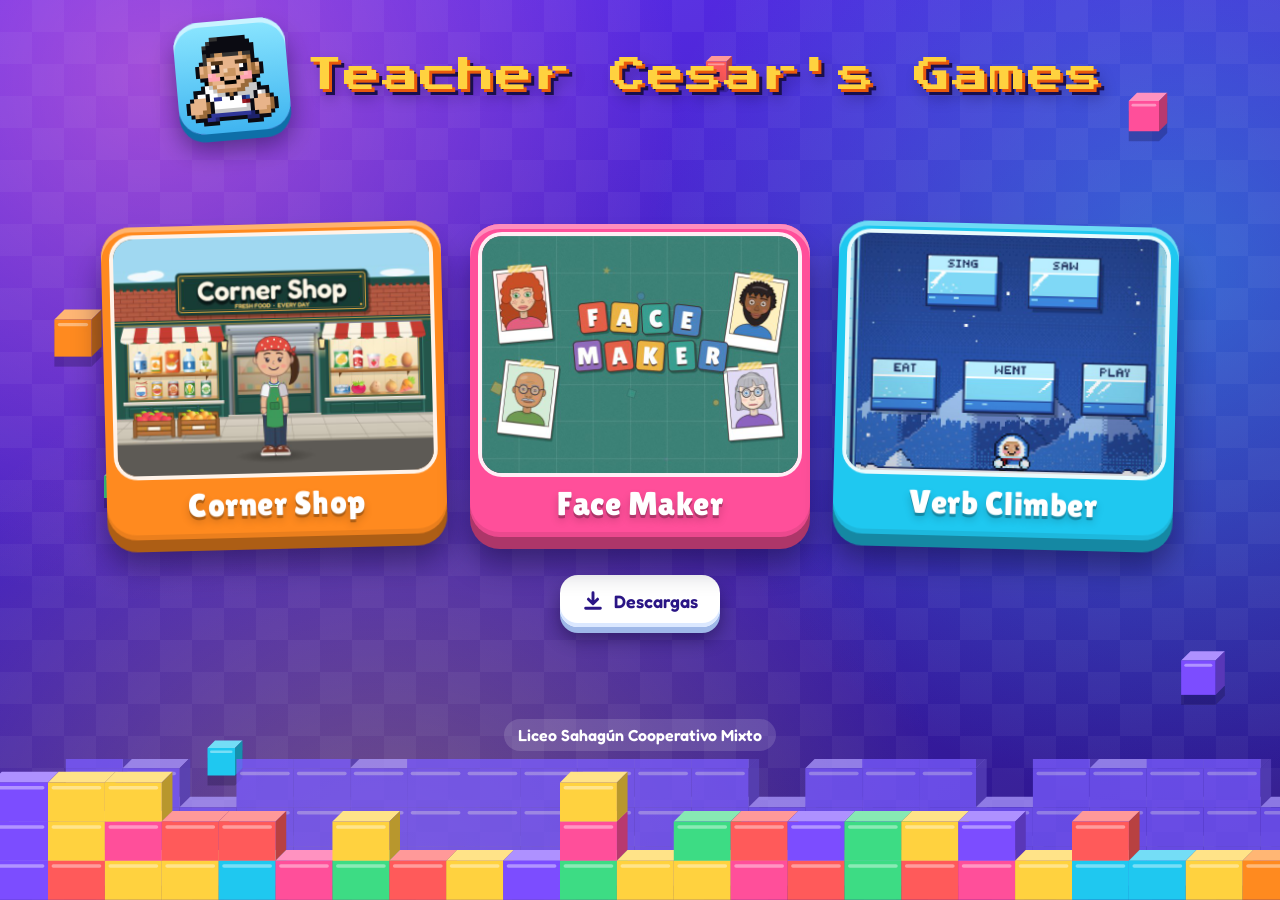
==== index.html @ f09c198c "Portal Teacher Cesar's Games" ====
<!doctype html>
<html lang="es">
<head>
<meta charset="utf-8">
<meta name="viewport" content="width=device-width, initial-scale=1, viewport-fit=cover">
<title>Teacher Cesar's Games</title>
<meta name="description" content="¡Juega y aprende inglés!">
<meta name="theme-color" content="#3b1fb8">
<link rel="manifest" href="manifest.webmanifest">
<link rel="icon" type="image/png" sizes="48x48" href="iconos/favicon-48.png">
<link rel="icon" type="image/svg+xml" href="icono.svg">
<link rel="apple-touch-icon" href="iconos/apple-touch-icon.png">
<meta name="apple-mobile-web-app-title" content="Cesar's Games">
<link rel="preload" href="fuentes/press-start-2p-latin-400-normal.woff2" as="font" type="font/woff2" crossorigin>
<link rel="preload" href="fuentes/lilita-one-latin-400-normal.woff2" as="font" type="font/woff2" crossorigin>
<link rel="stylesheet" href="estilos.css">
</head>
<body>
<div class="mundo" aria-hidden="true">
  <svg class="cubo" viewBox="0 0 64 64" style="left:4%;top:34%;--w:54px;--d:3s;--r:-0s"><path d="M4 16l12 -12h44l-12 12z" fill="#ffb674"/><path d="M48 16l12 -12v44l-12 12z" fill="#b86316"/><rect x="4" y="16" width="44" height="44" fill="#ff8a1f"/><path d="M10 22h32" stroke="#fff" stroke-opacity=".4" stroke-width="4" stroke-linecap="round"/></svg>
  <svg class="cubo" viewBox="0 0 64 64" style="left:88%;top:10%;--w:44px;--d:4s;--r:-0.7s"><path d="M4 16l12 -12h44l-12 12z" fill="#ff92c0"/><path d="M48 16l12 -12v44l-12 12z" fill="#b8396f"/><rect x="4" y="16" width="44" height="44" fill="#ff4f9a"/><path d="M10 22h32" stroke="#fff" stroke-opacity=".4" stroke-width="4" stroke-linecap="round"/></svg>
  <svg class="cubo" viewBox="0 0 64 64" style="left:80%;top:46%;--w:36px;--d:5s;--r:-1.4s"><path d="M4 16l12 -12h44l-12 12z" fill="#ffe388"/><path d="M48 16l12 -12v44l-12 12z" fill="#b8972d"/><rect x="4" y="16" width="44" height="44" fill="#ffd23f"/><path d="M10 22h32" stroke="#fff" stroke-opacity=".4" stroke-width="4" stroke-linecap="round"/></svg>
  <svg class="cubo" viewBox="0 0 64 64" style="left:8%;top:52%;--w:32px;--d:3s;--r:-2.0999999999999996s"><path d="M4 16l12 -12h44l-12 12z" fill="#87e9b3"/><path d="M48 16l12 -12v44l-12 12z" fill="#2c9e5f"/><rect x="4" y="16" width="44" height="44" fill="#3ddc84"/><path d="M10 22h32" stroke="#fff" stroke-opacity=".4" stroke-width="4" stroke-linecap="round"/></svg>
  <svg class="cubo" viewBox="0 0 64 64" style="left:92%;top:72%;--w:50px;--d:4s;--r:-2.8s"><path d="M4 16l12 -12h44l-12 12z" fill="#ae91ff"/><path d="M48 16l12 -12v44l-12 12z" fill="#5937b8"/><rect x="4" y="16" width="44" height="44" fill="#7c4dff"/><path d="M10 22h32" stroke="#fff" stroke-opacity=".4" stroke-width="4" stroke-linecap="round"/></svg>
  <svg class="cubo" viewBox="0 0 64 64" style="left:16%;top:82%;--w:40px;--d:5s;--r:-3.5s"><path d="M4 16l12 -12h44l-12 12z" fill="#74ddf6"/><path d="M48 16l12 -12v44l-12 12z" fill="#1690ad"/><rect x="4" y="16" width="44" height="44" fill="#1fc8f0"/><path d="M10 22h32" stroke="#fff" stroke-opacity=".4" stroke-width="4" stroke-linecap="round"/></svg>
  <svg class="cubo" viewBox="0 0 64 64" style="left:55%;top:6%;--w:30px;--d:3s;--r:-4.199999999999999s"><path d="M4 16l12 -12h44l-12 12z" fill="#ff9999"/><path d="M48 16l12 -12v44l-12 12z" fill="#b84141"/><rect x="4" y="16" width="44" height="44" fill="#ff5a5a"/><path d="M10 22h32" stroke="#fff" stroke-opacity=".4" stroke-width="4" stroke-linecap="round"/></svg>
  <div class="suelo"><svg viewBox="0 0 1440 236" preserveAspectRatio="xMidYMax slice"><g opacity=".75"><path d="M10 176l12 -12h64l-12 12z" fill="#ad9aff"/><path d="M74 176l12 -12v44l-12 12z" fill="#5842b8"/><rect x="10" y="176" width="64" height="44" fill="#7a5cff"/><path d="M16 182h52" stroke="#fff" stroke-opacity=".4" stroke-width="4" stroke-linecap="round"/><path d="M10 132l12 -12h64l-12 12z" fill="#ad9aff"/><path d="M74 132l12 -12v44l-12 12z" fill="#5842b8"/><rect x="10" y="132" width="64" height="44" fill="#7a5cff"/><path d="M16 138h52" stroke="#fff" stroke-opacity=".4" stroke-width="4" stroke-linecap="round"/><path d="M74 176l12 -12h64l-12 12z" fill="#ad9aff"/><path d="M138 176l12 -12v44l-12 12z" fill="#5842b8"/><rect x="74" y="176" width="64" height="44" fill="#7a5cff"/><path d="M80 182h52" stroke="#fff" stroke-opacity=".4" stroke-width="4" stroke-linecap="round"/><path d="M74 132l12 -12h64l-12 12z" fill="#ad9aff"/><path d="M138 132l12 -12v44l-12 12z" fill="#5842b8"/><rect x="74" y="132" width="64" height="44" fill="#7a5cff"/><path d="M80 138h52" stroke="#fff" stroke-opacity=".4" stroke-width="4" stroke-linecap="round"/><path d="M74 88l12 -12h64l-12 12z" fill="#ad9aff"/><path d="M138 88l12 -12v44l-12 12z" fill="#5842b8"/><rect x="74" y="88" width="64" height="44" fill="#7a5cff"/><path d="M80 94h52" stroke="#fff" stroke-opacity=".4" stroke-width="4" stroke-linecap="round"/><path d="M74 44l12 -12h64l-12 12z" fill="#ad9aff"/><path d="M138 44l12 -12v44l-12 12z" fill="#5842b8"/><rect x="74" y="44" width="64" height="44" fill="#7a5cff"/><path d="M80 50h52" stroke="#fff" stroke-opacity=".4" stroke-width="4" stroke-linecap="round"/><path d="M74 0l12 -12h64l-12 12z" fill="#ad9aff"/><path d="M138 0l12 -12v44l-12 12z" fill="#5842b8"/><rect x="74" y="0" width="64" height="44" fill="#7a5cff"/><path d="M80 6h52" stroke="#fff" stroke-opacity=".4" stroke-width="4" stroke-linecap="round"/><path d="M138 176l12 -12h64l-12 12z" fill="#ad9aff"/><path d="M202 176l12 -12v44l-12 12z" fill="#5842b8"/><rect x="138" y="176" width="64" height="44" fill="#7a5cff"/><path d="M144 182h52" stroke="#fff" stroke-opacity=".4" stroke-width="4" stroke-linecap="round"/><path d="M138 132l12 -12h64l-12 12z" fill="#ad9aff"/><path d="M202 132l12 -12v44l-12 12z" fill="#5842b8"/><rect x="138" y="132" width="64" height="44" fill="#7a5cff"/><path d="M144 138h52" stroke="#fff" stroke-opacity=".4" stroke-width="4" stroke-linecap="round"/><path d="M138 88l12 -12h64l-12 12z" fill="#ad9aff"/><path d="M202 88l12 -12v44l-12 12z" fill="#5842b8"/><rect x="138" y="88" width="64" height="44" fill="#7a5cff"/><path d="M144 94h52" stroke="#fff" stroke-opacity=".4" stroke-width="4" stroke-linecap="round"/><path d="M202 176l12 -12h64l-12 12z" fill="#ad9aff"/><path d="M266 176l12 -12v44l-12 12z" fill="#5842b8"/><rect x="202" y="176" width="64" height="44" fill="#7a5cff"/><path d="M208 182h52" stroke="#fff" stroke-opacity=".4" stroke-width="4" stroke-linecap="round"/><path d="M202 132l12 -12h64l-12 12z" fill="#ad9aff"/><path d="M266 132l12 -12v44l-12 12z" fill="#5842b8"/><rect x="202" y="132" width="64" height="44" fill="#7a5cff"/><path d="M208 138h52" stroke="#fff" stroke-opacity=".4" stroke-width="4" stroke-linecap="round"/><path d="M266 176l12 -12h64l-12 12z" fill="#ad9aff"/><path d="M330 176l12 -12v44l-12 12z" fill="#5842b8"/><rect x="266" y="176" width="64" height="44" fill="#7a5cff"/><path d="M272 182h52" stroke="#fff" stroke-opacity=".4" stroke-width="4" stroke-linecap="round"/><path d="M266 132l12 -12h64l-12 12z" fill="#ad9aff"/><path d="M330 132l12 -12v44l-12 12z" fill="#5842b8"/><rect x="266" y="132" width="64" height="44" fill="#7a5cff"/><path d="M272 138h52" stroke="#fff" stroke-opacity=".4" stroke-width="4" stroke-linecap="round"/><path d="M266 88l12 -12h64l-12 12z" fill="#ad9aff"/><path d="M330 88l12 -12v44l-12 12z" fill="#5842b8"/><rect x="266" y="88" width="64" height="44" fill="#7a5cff"/><path d="M272 94h52" stroke="#fff" stroke-opacity=".4" stroke-width="4" stroke-linecap="round"/><path d="M266 44l12 -12h64l-12 12z" fill="#ad9aff"/><path d="M330 44l12 -12v44l-12 12z" fill="#5842b8"/><rect x="266" y="44" width="64" height="44" fill="#7a5cff"/><path d="M272 50h52" stroke="#fff" stroke-opacity=".4" stroke-width="4" stroke-linecap="round"/><path d="M330 176l12 -12h64l-12 12z" fill="#ad9aff"/><path d="M394 176l12 -12v44l-12 12z" fill="#5842b8"/><rect x="330" y="176" width="64" height="44" fill="#7a5cff"/><path d="M336 182h52" stroke="#fff" stroke-opacity=".4" stroke-width="4" stroke-linecap="round"/><path d="M330 132l12 -12h64l-12 12z" fill="#ad9aff"/><path d="M394 132l12 -12v44l-12 12z" fill="#5842b8"/><rect x="330" y="132" width="64" height="44" fill="#7a5cff"/><path d="M336 138h52" stroke="#fff" stroke-opacity=".4" stroke-width="4" stroke-linecap="round"/><path d="M330 88l12 -12h64l-12 12z" fill="#ad9aff"/><path d="M394 88l12 -12v44l-12 12z" fill="#5842b8"/><rect x="330" y="88" width="64" height="44" fill="#7a5cff"/><path d="M336 94h52" stroke="#fff" stroke-opacity=".4" stroke-width="4" stroke-linecap="round"/><path d="M330 44l12 -12h64l-12 12z" fill="#ad9aff"/><path d="M394 44l12 -12v44l-12 12z" fill="#5842b8"/><rect x="330" y="44" width="64" height="44" fill="#7a5cff"/><path d="M336 50h52" stroke="#fff" stroke-opacity=".4" stroke-width="4" stroke-linecap="round"/><path d="M394 176l12 -12h64l-12 12z" fill="#ad9aff"/><path d="M458 176l12 -12v44l-12 12z" fill="#5842b8"/><rect x="394" y="176" width="64" height="44" fill="#7a5cff"/><path d="M400 182h52" stroke="#fff" stroke-opacity=".4" stroke-width="4" stroke-linecap="round"/><path d="M394 132l12 -12h64l-12 12z" fill="#ad9aff"/><path d="M458 132l12 -12v44l-12 12z" fill="#5842b8"/><rect x="394" y="132" width="64" height="44" fill="#7a5cff"/><path d="M400 138h52" stroke="#fff" stroke-opacity=".4" stroke-width="4" stroke-linecap="round"/><path d="M394 88l12 -12h64l-12 12z" fill="#ad9aff"/><path d="M458 88l12 -12v44l-12 12z" fill="#5842b8"/><rect x="394" y="88" width="64" height="44" fill="#7a5cff"/><path d="M400 94h52" stroke="#fff" stroke-opacity=".4" stroke-width="4" stroke-linecap="round"/><path d="M458 176l12 -12h64l-12 12z" fill="#ad9aff"/><path d="M522 176l12 -12v44l-12 12z" fill="#5842b8"/><rect x="458" y="176" width="64" height="44" fill="#7a5cff"/><path d="M464 182h52" stroke="#fff" stroke-opacity=".4" stroke-width="4" stroke-linecap="round"/><path d="M458 132l12 -12h64l-12 12z" fill="#ad9aff"/><path d="M522 132l12 -12v44l-12 12z" fill="#5842b8"/><rect x="458" y="132" width="64" height="44" fill="#7a5cff"/><path d="M464 138h52" stroke="#fff" stroke-opacity=".4" stroke-width="4" stroke-linecap="round"/><path d="M458 88l12 -12h64l-12 12z" fill="#ad9aff"/><path d="M522 88l12 -12v44l-12 12z" fill="#5842b8"/><rect x="458" y="88" width="64" height="44" fill="#7a5cff"/><path d="M464 94h52" stroke="#fff" stroke-opacity=".4" stroke-width="4" stroke-linecap="round"/><path d="M458 44l12 -12h64l-12 12z" fill="#ad9aff"/><path d="M522 44l12 -12v44l-12 12z" fill="#5842b8"/><rect x="458" y="44" width="64" height="44" fill="#7a5cff"/><path d="M464 50h52" stroke="#fff" stroke-opacity=".4" stroke-width="4" stroke-linecap="round"/><path d="M458 0l12 -12h64l-12 12z" fill="#ad9aff"/><path d="M522 0l12 -12v44l-12 12z" fill="#5842b8"/><rect x="458" y="0" width="64" height="44" fill="#7a5cff"/><path d="M464 6h52" stroke="#fff" stroke-opacity=".4" stroke-width="4" stroke-linecap="round"/><path d="M522 176l12 -12h64l-12 12z" fill="#ad9aff"/><path d="M586 176l12 -12v44l-12 12z" fill="#5842b8"/><rect x="522" y="176" width="64" height="44" fill="#7a5cff"/><path d="M528 182h52" stroke="#fff" stroke-opacity=".4" stroke-width="4" stroke-linecap="round"/><path d="M522 132l12 -12h64l-12 12z" fill="#ad9aff"/><path d="M586 132l12 -12v44l-12 12z" fill="#5842b8"/><rect x="522" y="132" width="64" height="44" fill="#7a5cff"/><path d="M528 138h52" stroke="#fff" stroke-opacity=".4" stroke-width="4" stroke-linecap="round"/><path d="M522 88l12 -12h64l-12 12z" fill="#ad9aff"/><path d="M586 88l12 -12v44l-12 12z" fill="#5842b8"/><rect x="522" y="88" width="64" height="44" fill="#7a5cff"/><path d="M528 94h52" stroke="#fff" stroke-opacity=".4" stroke-width="4" stroke-linecap="round"/><path d="M522 44l12 -12h64l-12 12z" fill="#ad9aff"/><path d="M586 44l12 -12v44l-12 12z" fill="#5842b8"/><rect x="522" y="44" width="64" height="44" fill="#7a5cff"/><path d="M528 50h52" stroke="#fff" stroke-opacity=".4" stroke-width="4" stroke-linecap="round"/><path d="M522 0l12 -12h64l-12 12z" fill="#ad9aff"/><path d="M586 0l12 -12v44l-12 12z" fill="#5842b8"/><rect x="522" y="0" width="64" height="44" fill="#7a5cff"/><path d="M528 6h52" stroke="#fff" stroke-opacity=".4" stroke-width="4" stroke-linecap="round"/><path d="M586 176l12 -12h64l-12 12z" fill="#ad9aff"/><path d="M650 176l12 -12v44l-12 12z" fill="#5842b8"/><rect x="586" y="176" width="64" height="44" fill="#7a5cff"/><path d="M592 182h52" stroke="#fff" stroke-opacity=".4" stroke-width="4" stroke-linecap="round"/><path d="M586 132l12 -12h64l-12 12z" fill="#ad9aff"/><path d="M650 132l12 -12v44l-12 12z" fill="#5842b8"/><rect x="586" y="132" width="64" height="44" fill="#7a5cff"/><path d="M592 138h52" stroke="#fff" stroke-opacity=".4" stroke-width="4" stroke-linecap="round"/><path d="M586 88l12 -12h64l-12 12z" fill="#ad9aff"/><path d="M650 88l12 -12v44l-12 12z" fill="#5842b8"/><rect x="586" y="88" width="64" height="44" fill="#7a5cff"/><path d="M592 94h52" stroke="#fff" stroke-opacity=".4" stroke-width="4" stroke-linecap="round"/><path d="M586 44l12 -12h64l-12 12z" fill="#ad9aff"/><path d="M650 44l12 -12v44l-12 12z" fill="#5842b8"/><rect x="586" y="44" width="64" height="44" fill="#7a5cff"/><path d="M592 50h52" stroke="#fff" stroke-opacity=".4" stroke-width="4" stroke-linecap="round"/><path d="M650 176l12 -12h64l-12 12z" fill="#ad9aff"/><path d="M714 176l12 -12v44l-12 12z" fill="#5842b8"/><rect x="650" y="176" width="64" height="44" fill="#7a5cff"/><path d="M656 182h52" stroke="#fff" stroke-opacity=".4" stroke-width="4" stroke-linecap="round"/><path d="M650 132l12 -12h64l-12 12z" fill="#ad9aff"/><path d="M714 132l12 -12v44l-12 12z" fill="#5842b8"/><rect x="650" y="132" width="64" height="44" fill="#7a5cff"/><path d="M656 138h52" stroke="#fff" stroke-opacity=".4" stroke-width="4" stroke-linecap="round"/><path d="M650 88l12 -12h64l-12 12z" fill="#ad9aff"/><path d="M714 88l12 -12v44l-12 12z" fill="#5842b8"/><rect x="650" y="88" width="64" height="44" fill="#7a5cff"/><path d="M656 94h52" stroke="#fff" stroke-opacity=".4" stroke-width="4" stroke-linecap="round"/><path d="M650 44l12 -12h64l-12 12z" fill="#ad9aff"/><path d="M714 44l12 -12v44l-12 12z" fill="#5842b8"/><rect x="650" y="44" width="64" height="44" fill="#7a5cff"/><path d="M656 50h52" stroke="#fff" stroke-opacity=".4" stroke-width="4" stroke-linecap="round"/><path d="M714 176l12 -12h64l-12 12z" fill="#ad9aff"/><path d="M778 176l12 -12v44l-12 12z" fill="#5842b8"/><rect x="714" y="176" width="64" height="44" fill="#7a5cff"/><path d="M720 182h52" stroke="#fff" stroke-opacity=".4" stroke-width="4" stroke-linecap="round"/><path d="M714 132l12 -12h64l-12 12z" fill="#ad9aff"/><path d="M778 132l12 -12v44l-12 12z" fill="#5842b8"/><rect x="714" y="132" width="64" height="44" fill="#7a5cff"/><path d="M720 138h52" stroke="#fff" stroke-opacity=".4" stroke-width="4" stroke-linecap="round"/><path d="M714 88l12 -12h64l-12 12z" fill="#ad9aff"/><path d="M778 88l12 -12v44l-12 12z" fill="#5842b8"/><rect x="714" y="88" width="64" height="44" fill="#7a5cff"/><path d="M720 94h52" stroke="#fff" stroke-opacity=".4" stroke-width="4" stroke-linecap="round"/><path d="M714 44l12 -12h64l-12 12z" fill="#ad9aff"/><path d="M778 44l12 -12v44l-12 12z" fill="#5842b8"/><rect x="714" y="44" width="64" height="44" fill="#7a5cff"/><path d="M720 50h52" stroke="#fff" stroke-opacity=".4" stroke-width="4" stroke-linecap="round"/><path d="M778 176l12 -12h64l-12 12z" fill="#ad9aff"/><path d="M842 176l12 -12v44l-12 12z" fill="#5842b8"/><rect x="778" y="176" width="64" height="44" fill="#7a5cff"/><path d="M784 182h52" stroke="#fff" stroke-opacity=".4" stroke-width="4" stroke-linecap="round"/><path d="M778 132l12 -12h64l-12 12z" fill="#ad9aff"/><path d="M842 132l12 -12v44l-12 12z" fill="#5842b8"/><rect x="778" y="132" width="64" height="44" fill="#7a5cff"/><path d="M784 138h52" stroke="#fff" stroke-opacity=".4" stroke-width="4" stroke-linecap="round"/><path d="M778 88l12 -12h64l-12 12z" fill="#ad9aff"/><path d="M842 88l12 -12v44l-12 12z" fill="#5842b8"/><rect x="778" y="88" width="64" height="44" fill="#7a5cff"/><path d="M784 94h52" stroke="#fff" stroke-opacity=".4" stroke-width="4" stroke-linecap="round"/><path d="M778 44l12 -12h64l-12 12z" fill="#ad9aff"/><path d="M842 44l12 -12v44l-12 12z" fill="#5842b8"/><rect x="778" y="44" width="64" height="44" fill="#7a5cff"/><path d="M784 50h52" stroke="#fff" stroke-opacity=".4" stroke-width="4" stroke-linecap="round"/><path d="M778 0l12 -12h64l-12 12z" fill="#ad9aff"/><path d="M842 0l12 -12v44l-12 12z" fill="#5842b8"/><rect x="778" y="0" width="64" height="44" fill="#7a5cff"/><path d="M784 6h52" stroke="#fff" stroke-opacity=".4" stroke-width="4" stroke-linecap="round"/><path d="M842 176l12 -12h64l-12 12z" fill="#ad9aff"/><path d="M906 176l12 -12v44l-12 12z" fill="#5842b8"/><rect x="842" y="176" width="64" height="44" fill="#7a5cff"/><path d="M848 182h52" stroke="#fff" stroke-opacity=".4" stroke-width="4" stroke-linecap="round"/><path d="M842 132l12 -12h64l-12 12z" fill="#ad9aff"/><path d="M906 132l12 -12v44l-12 12z" fill="#5842b8"/><rect x="842" y="132" width="64" height="44" fill="#7a5cff"/><path d="M848 138h52" stroke="#fff" stroke-opacity=".4" stroke-width="4" stroke-linecap="round"/><path d="M906 176l12 -12h64l-12 12z" fill="#ad9aff"/><path d="M970 176l12 -12v44l-12 12z" fill="#5842b8"/><rect x="906" y="176" width="64" height="44" fill="#7a5cff"/><path d="M912 182h52" stroke="#fff" stroke-opacity=".4" stroke-width="4" stroke-linecap="round"/><path d="M906 132l12 -12h64l-12 12z" fill="#ad9aff"/><path d="M970 132l12 -12v44l-12 12z" fill="#5842b8"/><rect x="906" y="132" width="64" height="44" fill="#7a5cff"/><path d="M912 138h52" stroke="#fff" stroke-opacity=".4" stroke-width="4" stroke-linecap="round"/><path d="M906 88l12 -12h64l-12 12z" fill="#ad9aff"/><path d="M970 88l12 -12v44l-12 12z" fill="#5842b8"/><rect x="906" y="88" width="64" height="44" fill="#7a5cff"/><path d="M912 94h52" stroke="#fff" stroke-opacity=".4" stroke-width="4" stroke-linecap="round"/><path d="M970 176l12 -12h64l-12 12z" fill="#ad9aff"/><path d="M1034 176l12 -12v44l-12 12z" fill="#5842b8"/><rect x="970" y="176" width="64" height="44" fill="#7a5cff"/><path d="M976 182h52" stroke="#fff" stroke-opacity=".4" stroke-width="4" stroke-linecap="round"/><path d="M970 132l12 -12h64l-12 12z" fill="#ad9aff"/><path d="M1034 132l12 -12v44l-12 12z" fill="#5842b8"/><rect x="970" y="132" width="64" height="44" fill="#7a5cff"/><path d="M976 138h52" stroke="#fff" stroke-opacity=".4" stroke-width="4" stroke-linecap="round"/><path d="M970 88l12 -12h64l-12 12z" fill="#ad9aff"/><path d="M1034 88l12 -12v44l-12 12z" fill="#5842b8"/><rect x="970" y="88" width="64" height="44" fill="#7a5cff"/><path d="M976 94h52" stroke="#fff" stroke-opacity=".4" stroke-width="4" stroke-linecap="round"/><path d="M970 44l12 -12h64l-12 12z" fill="#ad9aff"/><path d="M1034 44l12 -12v44l-12 12z" fill="#5842b8"/><rect x="970" y="44" width="64" height="44" fill="#7a5cff"/><path d="M976 50h52" stroke="#fff" stroke-opacity=".4" stroke-width="4" stroke-linecap="round"/><path d="M1034 176l12 -12h64l-12 12z" fill="#ad9aff"/><path d="M1098 176l12 -12v44l-12 12z" fill="#5842b8"/><rect x="1034" y="176" width="64" height="44" fill="#7a5cff"/><path d="M1040 182h52" stroke="#fff" stroke-opacity=".4" stroke-width="4" stroke-linecap="round"/><path d="M1034 132l12 -12h64l-12 12z" fill="#ad9aff"/><path d="M1098 132l12 -12v44l-12 12z" fill="#5842b8"/><rect x="1034" y="132" width="64" height="44" fill="#7a5cff"/><path d="M1040 138h52" stroke="#fff" stroke-opacity=".4" stroke-width="4" stroke-linecap="round"/><path d="M1034 88l12 -12h64l-12 12z" fill="#ad9aff"/><path d="M1098 88l12 -12v44l-12 12z" fill="#5842b8"/><rect x="1034" y="88" width="64" height="44" fill="#7a5cff"/><path d="M1040 94h52" stroke="#fff" stroke-opacity=".4" stroke-width="4" stroke-linecap="round"/><path d="M1034 44l12 -12h64l-12 12z" fill="#ad9aff"/><path d="M1098 44l12 -12v44l-12 12z" fill="#5842b8"/><rect x="1034" y="44" width="64" height="44" fill="#7a5cff"/><path d="M1040 50h52" stroke="#fff" stroke-opacity=".4" stroke-width="4" stroke-linecap="round"/><path d="M1098 176l12 -12h64l-12 12z" fill="#ad9aff"/><path d="M1162 176l12 -12v44l-12 12z" fill="#5842b8"/><rect x="1098" y="176" width="64" height="44" fill="#7a5cff"/><path d="M1104 182h52" stroke="#fff" stroke-opacity=".4" stroke-width="4" stroke-linecap="round"/><path d="M1098 132l12 -12h64l-12 12z" fill="#ad9aff"/><path d="M1162 132l12 -12v44l-12 12z" fill="#5842b8"/><rect x="1098" y="132" width="64" height="44" fill="#7a5cff"/><path d="M1104 138h52" stroke="#fff" stroke-opacity=".4" stroke-width="4" stroke-linecap="round"/><path d="M1162 176l12 -12h64l-12 12z" fill="#ad9aff"/><path d="M1226 176l12 -12v44l-12 12z" fill="#5842b8"/><rect x="1162" y="176" width="64" height="44" fill="#7a5cff"/><path d="M1168 182h52" stroke="#fff" stroke-opacity=".4" stroke-width="4" stroke-linecap="round"/><path d="M1162 132l12 -12h64l-12 12z" fill="#ad9aff"/><path d="M1226 132l12 -12v44l-12 12z" fill="#5842b8"/><rect x="1162" y="132" width="64" height="44" fill="#7a5cff"/><path d="M1168 138h52" stroke="#fff" stroke-opacity=".4" stroke-width="4" stroke-linecap="round"/><path d="M1162 88l12 -12h64l-12 12z" fill="#ad9aff"/><path d="M1226 88l12 -12v44l-12 12z" fill="#5842b8"/><rect x="1162" y="88" width="64" height="44" fill="#7a5cff"/><path d="M1168 94h52" stroke="#fff" stroke-opacity=".4" stroke-width="4" stroke-linecap="round"/><path d="M1162 44l12 -12h64l-12 12z" fill="#ad9aff"/><path d="M1226 44l12 -12v44l-12 12z" fill="#5842b8"/><rect x="1162" y="44" width="64" height="44" fill="#7a5cff"/><path d="M1168 50h52" stroke="#fff" stroke-opacity=".4" stroke-width="4" stroke-linecap="round"/><path d="M1226 176l12 -12h64l-12 12z" fill="#ad9aff"/><path d="M1290 176l12 -12v44l-12 12z" fill="#5842b8"/><rect x="1226" y="176" width="64" height="44" fill="#7a5cff"/><path d="M1232 182h52" stroke="#fff" stroke-opacity=".4" stroke-width="4" stroke-linecap="round"/><path d="M1226 132l12 -12h64l-12 12z" fill="#ad9aff"/><path d="M1290 132l12 -12v44l-12 12z" fill="#5842b8"/><rect x="1226" y="132" width="64" height="44" fill="#7a5cff"/><path d="M1232 138h52" stroke="#fff" stroke-opacity=".4" stroke-width="4" stroke-linecap="round"/><path d="M1226 88l12 -12h64l-12 12z" fill="#ad9aff"/><path d="M1290 88l12 -12v44l-12 12z" fill="#5842b8"/><rect x="1226" y="88" width="64" height="44" fill="#7a5cff"/><path d="M1232 94h52" stroke="#fff" stroke-opacity=".4" stroke-width="4" stroke-linecap="round"/><path d="M1290 176l12 -12h64l-12 12z" fill="#ad9aff"/><path d="M1354 176l12 -12v44l-12 12z" fill="#5842b8"/><rect x="1290" y="176" width="64" height="44" fill="#7a5cff"/><path d="M1296 182h52" stroke="#fff" stroke-opacity=".4" stroke-width="4" stroke-linecap="round"/><path d="M1290 132l12 -12h64l-12 12z" fill="#ad9aff"/><path d="M1354 132l12 -12v44l-12 12z" fill="#5842b8"/><rect x="1290" y="132" width="64" height="44" fill="#7a5cff"/><path d="M1296 138h52" stroke="#fff" stroke-opacity=".4" stroke-width="4" stroke-linecap="round"/><path d="M1290 88l12 -12h64l-12 12z" fill="#ad9aff"/><path d="M1354 88l12 -12v44l-12 12z" fill="#5842b8"/><rect x="1290" y="88" width="64" height="44" fill="#7a5cff"/><path d="M1296 94h52" stroke="#fff" stroke-opacity=".4" stroke-width="4" stroke-linecap="round"/><path d="M1290 44l12 -12h64l-12 12z" fill="#ad9aff"/><path d="M1354 44l12 -12v44l-12 12z" fill="#5842b8"/><rect x="1290" y="44" width="64" height="44" fill="#7a5cff"/><path d="M1296 50h52" stroke="#fff" stroke-opacity=".4" stroke-width="4" stroke-linecap="round"/><path d="M1290 0l12 -12h64l-12 12z" fill="#ad9aff"/><path d="M1354 0l12 -12v44l-12 12z" fill="#5842b8"/><rect x="1290" y="0" width="64" height="44" fill="#7a5cff"/><path d="M1296 6h52" stroke="#fff" stroke-opacity=".4" stroke-width="4" stroke-linecap="round"/><path d="M1354 176l12 -12h64l-12 12z" fill="#ad9aff"/><path d="M1418 176l12 -12v44l-12 12z" fill="#5842b8"/><rect x="1354" y="176" width="64" height="44" fill="#7a5cff"/><path d="M1360 182h52" stroke="#fff" stroke-opacity=".4" stroke-width="4" stroke-linecap="round"/><path d="M1354 132l12 -12h64l-12 12z" fill="#ad9aff"/><path d="M1418 132l12 -12v44l-12 12z" fill="#5842b8"/><rect x="1354" y="132" width="64" height="44" fill="#7a5cff"/><path d="M1360 138h52" stroke="#fff" stroke-opacity=".4" stroke-width="4" stroke-linecap="round"/><path d="M1354 88l12 -12h64l-12 12z" fill="#ad9aff"/><path d="M1418 88l12 -12v44l-12 12z" fill="#5842b8"/><rect x="1354" y="88" width="64" height="44" fill="#7a5cff"/><path d="M1360 94h52" stroke="#fff" stroke-opacity=".4" stroke-width="4" stroke-linecap="round"/><path d="M1354 44l12 -12h64l-12 12z" fill="#ad9aff"/><path d="M1418 44l12 -12v44l-12 12z" fill="#5842b8"/><rect x="1354" y="44" width="64" height="44" fill="#7a5cff"/><path d="M1360 50h52" stroke="#fff" stroke-opacity=".4" stroke-width="4" stroke-linecap="round"/><path d="M1354 0l12 -12h64l-12 12z" fill="#ad9aff"/><path d="M1418 0l12 -12v44l-12 12z" fill="#5842b8"/><rect x="1354" y="0" width="64" height="44" fill="#7a5cff"/><path d="M1360 6h52" stroke="#fff" stroke-opacity=".4" stroke-width="4" stroke-linecap="round"/><path d="M1418 176l12 -12h64l-12 12z" fill="#ad9aff"/><path d="M1482 176l12 -12v44l-12 12z" fill="#5842b8"/><rect x="1418" y="176" width="64" height="44" fill="#7a5cff"/><path d="M1424 182h52" stroke="#fff" stroke-opacity=".4" stroke-width="4" stroke-linecap="round"/><path d="M1418 132l12 -12h64l-12 12z" fill="#ad9aff"/><path d="M1482 132l12 -12v44l-12 12z" fill="#5842b8"/><rect x="1418" y="132" width="64" height="44" fill="#7a5cff"/><path d="M1424 138h52" stroke="#fff" stroke-opacity=".4" stroke-width="4" stroke-linecap="round"/><path d="M1482 176l12 -12h64l-12 12z" fill="#ad9aff"/><path d="M1546 176l12 -12v44l-12 12z" fill="#5842b8"/><rect x="1482" y="176" width="64" height="44" fill="#7a5cff"/><path d="M1488 182h52" stroke="#fff" stroke-opacity=".4" stroke-width="4" stroke-linecap="round"/><path d="M1482 132l12 -12h64l-12 12z" fill="#ad9aff"/><path d="M1546 132l12 -12v44l-12 12z" fill="#5842b8"/><rect x="1482" y="132" width="64" height="44" fill="#7a5cff"/><path d="M1488 138h52" stroke="#fff" stroke-opacity=".4" stroke-width="4" stroke-linecap="round"/><path d="M1482 88l12 -12h64l-12 12z" fill="#ad9aff"/><path d="M1546 88l12 -12v44l-12 12z" fill="#5842b8"/><rect x="1482" y="88" width="64" height="44" fill="#7a5cff"/><path d="M1488 94h52" stroke="#fff" stroke-opacity=".4" stroke-width="4" stroke-linecap="round"/><path d="M1482 44l12 -12h64l-12 12z" fill="#ad9aff"/><path d="M1546 44l12 -12v44l-12 12z" fill="#5842b8"/><rect x="1482" y="44" width="64" height="44" fill="#7a5cff"/><path d="M1488 50h52" stroke="#fff" stroke-opacity=".4" stroke-width="4" stroke-linecap="round"/></g><path d="M-10 192l12 -12h64l-12 12z" fill="#ae91ff"/><path d="M54 192l12 -12v44l-12 12z" fill="#5937b8"/><rect x="-10" y="192" width="64" height="44" fill="#7c4dff"/><path d="M-4 198h52" stroke="#fff" stroke-opacity=".4" stroke-width="4" stroke-linecap="round"/><path d="M-10 148l12 -12h64l-12 12z" fill="#ae91ff"/><path d="M54 148l12 -12v44l-12 12z" fill="#5937b8"/><rect x="-10" y="148" width="64" height="44" fill="#7c4dff"/><path d="M-4 154h52" stroke="#fff" stroke-opacity=".4" stroke-width="4" stroke-linecap="round"/><path d="M-10 104l12 -12h64l-12 12z" fill="#ae91ff"/><path d="M54 104l12 -12v44l-12 12z" fill="#5937b8"/><rect x="-10" y="104" width="64" height="44" fill="#7c4dff"/><path d="M-4 110h52" stroke="#fff" stroke-opacity=".4" stroke-width="4" stroke-linecap="round"/><path d="M54 192l12 -12h64l-12 12z" fill="#ff9999"/><path d="M118 192l12 -12v44l-12 12z" fill="#b84141"/><rect x="54" y="192" width="64" height="44" fill="#ff5a5a"/><path d="M60 198h52" stroke="#fff" stroke-opacity=".4" stroke-width="4" stroke-linecap="round"/><path d="M54 148l12 -12h64l-12 12z" fill="#ffe388"/><path d="M118 148l12 -12v44l-12 12z" fill="#b8972d"/><rect x="54" y="148" width="64" height="44" fill="#ffd23f"/><path d="M60 154h52" stroke="#fff" stroke-opacity=".4" stroke-width="4" stroke-linecap="round"/><path d="M54 104l12 -12h64l-12 12z" fill="#ffe388"/><path d="M118 104l12 -12v44l-12 12z" fill="#b8972d"/><rect x="54" y="104" width="64" height="44" fill="#ffd23f"/><path d="M60 110h52" stroke="#fff" stroke-opacity=".4" stroke-width="4" stroke-linecap="round"/><path d="M118 192l12 -12h64l-12 12z" fill="#ffe388"/><path d="M182 192l12 -12v44l-12 12z" fill="#b8972d"/><rect x="118" y="192" width="64" height="44" fill="#ffd23f"/><path d="M124 198h52" stroke="#fff" stroke-opacity=".4" stroke-width="4" stroke-linecap="round"/><path d="M118 148l12 -12h64l-12 12z" fill="#ff92c0"/><path d="M182 148l12 -12v44l-12 12z" fill="#b8396f"/><rect x="118" y="148" width="64" height="44" fill="#ff4f9a"/><path d="M124 154h52" stroke="#fff" stroke-opacity=".4" stroke-width="4" stroke-linecap="round"/><path d="M118 104l12 -12h64l-12 12z" fill="#ffe388"/><path d="M182 104l12 -12v44l-12 12z" fill="#b8972d"/><rect x="118" y="104" width="64" height="44" fill="#ffd23f"/><path d="M124 110h52" stroke="#fff" stroke-opacity=".4" stroke-width="4" stroke-linecap="round"/><path d="M182 192l12 -12h64l-12 12z" fill="#ffe388"/><path d="M246 192l12 -12v44l-12 12z" fill="#b8972d"/><rect x="182" y="192" width="64" height="44" fill="#ffd23f"/><path d="M188 198h52" stroke="#fff" stroke-opacity=".4" stroke-width="4" stroke-linecap="round"/><path d="M182 148l12 -12h64l-12 12z" fill="#ff9999"/><path d="M246 148l12 -12v44l-12 12z" fill="#b84141"/><rect x="182" y="148" width="64" height="44" fill="#ff5a5a"/><path d="M188 154h52" stroke="#fff" stroke-opacity=".4" stroke-width="4" stroke-linecap="round"/><path d="M246 192l12 -12h64l-12 12z" fill="#74ddf6"/><path d="M310 192l12 -12v44l-12 12z" fill="#1690ad"/><rect x="246" y="192" width="64" height="44" fill="#1fc8f0"/><path d="M252 198h52" stroke="#fff" stroke-opacity=".4" stroke-width="4" stroke-linecap="round"/><path d="M246 148l12 -12h64l-12 12z" fill="#ff9999"/><path d="M310 148l12 -12v44l-12 12z" fill="#b84141"/><rect x="246" y="148" width="64" height="44" fill="#ff5a5a"/><path d="M252 154h52" stroke="#fff" stroke-opacity=".4" stroke-width="4" stroke-linecap="round"/><path d="M310 192l12 -12h64l-12 12z" fill="#ff92c0"/><path d="M374 192l12 -12v44l-12 12z" fill="#b8396f"/><rect x="310" y="192" width="64" height="44" fill="#ff4f9a"/><path d="M316 198h52" stroke="#fff" stroke-opacity=".4" stroke-width="4" stroke-linecap="round"/><path d="M374 192l12 -12h64l-12 12z" fill="#87e9b3"/><path d="M438 192l12 -12v44l-12 12z" fill="#2c9e5f"/><rect x="374" y="192" width="64" height="44" fill="#3ddc84"/><path d="M380 198h52" stroke="#fff" stroke-opacity=".4" stroke-width="4" stroke-linecap="round"/><path d="M374 148l12 -12h64l-12 12z" fill="#ffe388"/><path d="M438 148l12 -12v44l-12 12z" fill="#b8972d"/><rect x="374" y="148" width="64" height="44" fill="#ffd23f"/><path d="M380 154h52" stroke="#fff" stroke-opacity=".4" stroke-width="4" stroke-linecap="round"/><path d="M438 192l12 -12h64l-12 12z" fill="#ff9999"/><path d="M502 192l12 -12v44l-12 12z" fill="#b84141"/><rect x="438" y="192" width="64" height="44" fill="#ff5a5a"/><path d="M444 198h52" stroke="#fff" stroke-opacity=".4" stroke-width="4" stroke-linecap="round"/><path d="M502 192l12 -12h64l-12 12z" fill="#ffe388"/><path d="M566 192l12 -12v44l-12 12z" fill="#b8972d"/><rect x="502" y="192" width="64" height="44" fill="#ffd23f"/><path d="M508 198h52" stroke="#fff" stroke-opacity=".4" stroke-width="4" stroke-linecap="round"/><path d="M566 192l12 -12h64l-12 12z" fill="#ae91ff"/><path d="M630 192l12 -12v44l-12 12z" fill="#5937b8"/><rect x="566" y="192" width="64" height="44" fill="#7c4dff"/><path d="M572 198h52" stroke="#fff" stroke-opacity=".4" stroke-width="4" stroke-linecap="round"/><path d="M630 192l12 -12h64l-12 12z" fill="#87e9b3"/><path d="M694 192l12 -12v44l-12 12z" fill="#2c9e5f"/><rect x="630" y="192" width="64" height="44" fill="#3ddc84"/><path d="M636 198h52" stroke="#fff" stroke-opacity=".4" stroke-width="4" stroke-linecap="round"/><path d="M630 148l12 -12h64l-12 12z" fill="#ff92c0"/><path d="M694 148l12 -12v44l-12 12z" fill="#b8396f"/><rect x="630" y="148" width="64" height="44" fill="#ff4f9a"/><path d="M636 154h52" stroke="#fff" stroke-opacity=".4" stroke-width="4" stroke-linecap="round"/><path d="M630 104l12 -12h64l-12 12z" fill="#ffe388"/><path d="M694 104l12 -12v44l-12 12z" fill="#b8972d"/><rect x="630" y="104" width="64" height="44" fill="#ffd23f"/><path d="M636 110h52" stroke="#fff" stroke-opacity=".4" stroke-width="4" stroke-linecap="round"/><path d="M694 192l12 -12h64l-12 12z" fill="#ffe388"/><path d="M758 192l12 -12v44l-12 12z" fill="#b8972d"/><rect x="694" y="192" width="64" height="44" fill="#ffd23f"/><path d="M700 198h52" stroke="#fff" stroke-opacity=".4" stroke-width="4" stroke-linecap="round"/><path d="M758 192l12 -12h64l-12 12z" fill="#ffe388"/><path d="M822 192l12 -12v44l-12 12z" fill="#b8972d"/><rect x="758" y="192" width="64" height="44" fill="#ffd23f"/><path d="M764 198h52" stroke="#fff" stroke-opacity=".4" stroke-width="4" stroke-linecap="round"/><path d="M758 148l12 -12h64l-12 12z" fill="#87e9b3"/><path d="M822 148l12 -12v44l-12 12z" fill="#2c9e5f"/><rect x="758" y="148" width="64" height="44" fill="#3ddc84"/><path d="M764 154h52" stroke="#fff" stroke-opacity=".4" stroke-width="4" stroke-linecap="round"/><path d="M822 192l12 -12h64l-12 12z" fill="#ff92c0"/><path d="M886 192l12 -12v44l-12 12z" fill="#b8396f"/><rect x="822" y="192" width="64" height="44" fill="#ff4f9a"/><path d="M828 198h52" stroke="#fff" stroke-opacity=".4" stroke-width="4" stroke-linecap="round"/><path d="M822 148l12 -12h64l-12 12z" fill="#ff9999"/><path d="M886 148l12 -12v44l-12 12z" fill="#b84141"/><rect x="822" y="148" width="64" height="44" fill="#ff5a5a"/><path d="M828 154h52" stroke="#fff" stroke-opacity=".4" stroke-width="4" stroke-linecap="round"/><path d="M886 192l12 -12h64l-12 12z" fill="#ff9999"/><path d="M950 192l12 -12v44l-12 12z" fill="#b84141"/><rect x="886" y="192" width="64" height="44" fill="#ff5a5a"/><path d="M892 198h52" stroke="#fff" stroke-opacity=".4" stroke-width="4" stroke-linecap="round"/><path d="M886 148l12 -12h64l-12 12z" fill="#ae91ff"/><path d="M950 148l12 -12v44l-12 12z" fill="#5937b8"/><rect x="886" y="148" width="64" height="44" fill="#7c4dff"/><path d="M892 154h52" stroke="#fff" stroke-opacity=".4" stroke-width="4" stroke-linecap="round"/><path d="M950 192l12 -12h64l-12 12z" fill="#87e9b3"/><path d="M1014 192l12 -12v44l-12 12z" fill="#2c9e5f"/><rect x="950" y="192" width="64" height="44" fill="#3ddc84"/><path d="M956 198h52" stroke="#fff" stroke-opacity=".4" stroke-width="4" stroke-linecap="round"/><path d="M950 148l12 -12h64l-12 12z" fill="#87e9b3"/><path d="M1014 148l12 -12v44l-12 12z" fill="#2c9e5f"/><rect x="950" y="148" width="64" height="44" fill="#3ddc84"/><path d="M956 154h52" stroke="#fff" stroke-opacity=".4" stroke-width="4" stroke-linecap="round"/><path d="M1014 192l12 -12h64l-12 12z" fill="#ff9999"/><path d="M1078 192l12 -12v44l-12 12z" fill="#b84141"/><rect x="1014" y="192" width="64" height="44" fill="#ff5a5a"/><path d="M1020 198h52" stroke="#fff" stroke-opacity=".4" stroke-width="4" stroke-linecap="round"/><path d="M1014 148l12 -12h64l-12 12z" fill="#ffe388"/><path d="M1078 148l12 -12v44l-12 12z" fill="#b8972d"/><rect x="1014" y="148" width="64" height="44" fill="#ffd23f"/><path d="M1020 154h52" stroke="#fff" stroke-opacity=".4" stroke-width="4" stroke-linecap="round"/><path d="M1078 192l12 -12h64l-12 12z" fill="#ff92c0"/><path d="M1142 192l12 -12v44l-12 12z" fill="#b8396f"/><rect x="1078" y="192" width="64" height="44" fill="#ff4f9a"/><path d="M1084 198h52" stroke="#fff" stroke-opacity=".4" stroke-width="4" stroke-linecap="round"/><path d="M1078 148l12 -12h64l-12 12z" fill="#ae91ff"/><path d="M1142 148l12 -12v44l-12 12z" fill="#5937b8"/><rect x="1078" y="148" width="64" height="44" fill="#7c4dff"/><path d="M1084 154h52" stroke="#fff" stroke-opacity=".4" stroke-width="4" stroke-linecap="round"/><path d="M1142 192l12 -12h64l-12 12z" fill="#ffe388"/><path d="M1206 192l12 -12v44l-12 12z" fill="#b8972d"/><rect x="1142" y="192" width="64" height="44" fill="#ffd23f"/><path d="M1148 198h52" stroke="#fff" stroke-opacity=".4" stroke-width="4" stroke-linecap="round"/><path d="M1206 192l12 -12h64l-12 12z" fill="#74ddf6"/><path d="M1270 192l12 -12v44l-12 12z" fill="#1690ad"/><rect x="1206" y="192" width="64" height="44" fill="#1fc8f0"/><path d="M1212 198h52" stroke="#fff" stroke-opacity=".4" stroke-width="4" stroke-linecap="round"/><path d="M1206 148l12 -12h64l-12 12z" fill="#ff9999"/><path d="M1270 148l12 -12v44l-12 12z" fill="#b84141"/><rect x="1206" y="148" width="64" height="44" fill="#ff5a5a"/><path d="M1212 154h52" stroke="#fff" stroke-opacity=".4" stroke-width="4" stroke-linecap="round"/><path d="M1270 192l12 -12h64l-12 12z" fill="#74ddf6"/><path d="M1334 192l12 -12v44l-12 12z" fill="#1690ad"/><rect x="1270" y="192" width="64" height="44" fill="#1fc8f0"/><path d="M1276 198h52" stroke="#fff" stroke-opacity=".4" stroke-width="4" stroke-linecap="round"/><path d="M1334 192l12 -12h64l-12 12z" fill="#ffe388"/><path d="M1398 192l12 -12v44l-12 12z" fill="#b8972d"/><rect x="1334" y="192" width="64" height="44" fill="#ffd23f"/><path d="M1340 198h52" stroke="#fff" stroke-opacity=".4" stroke-width="4" stroke-linecap="round"/><path d="M1398 192l12 -12h64l-12 12z" fill="#ffb674"/><path d="M1462 192l12 -12v44l-12 12z" fill="#b86316"/><rect x="1398" y="192" width="64" height="44" fill="#ff8a1f"/><path d="M1404 198h52" stroke="#fff" stroke-opacity=".4" stroke-width="4" stroke-linecap="round"/><path d="M1462 192l12 -12h64l-12 12z" fill="#ff92c0"/><path d="M1526 192l12 -12v44l-12 12z" fill="#b8396f"/><rect x="1462" y="192" width="64" height="44" fill="#ff4f9a"/><path d="M1468 198h52" stroke="#fff" stroke-opacity=".4" stroke-width="4" stroke-linecap="round"/><path d="M1462 148l12 -12h64l-12 12z" fill="#ae91ff"/><path d="M1526 148l12 -12v44l-12 12z" fill="#5937b8"/><rect x="1462" y="148" width="64" height="44" fill="#7c4dff"/><path d="M1468 154h52" stroke="#fff" stroke-opacity=".4" stroke-width="4" stroke-linecap="round"/><path d="M1462 104l12 -12h64l-12 12z" fill="#ff92c0"/><path d="M1526 104l12 -12v44l-12 12z" fill="#b8396f"/><rect x="1462" y="104" width="64" height="44" fill="#ff4f9a"/><path d="M1468 110h52" stroke="#fff" stroke-opacity=".4" stroke-width="4" stroke-linecap="round"/></svg></div>
</div>

<header class="cabecera">
  <span class="avatar"><img src="avatar.png" alt="" width="24" height="24"></span>
  <h1>Teacher Cesar's Games</h1>
</header>

<main>
  <nav class="cuadricula" aria-label="Juegos">
      <a class="tarjeta" href="corner-shop/index.html" style="--c:#ff8a1f;--i:0"><span class="mini"><img src="miniaturas/corner-shop.jpg" alt="" width="640" height="480"><span class="jugar" aria-hidden="true"></span></span><span class="nombre">Corner Shop</span></a>
      <a class="tarjeta" href="face-maker/index.html" style="--c:#ff4f9a;--i:1"><span class="mini"><img src="miniaturas/face-maker.jpg" alt="" width="640" height="480"><span class="jugar" aria-hidden="true"></span></span><span class="nombre">Face Maker</span></a>
      <a class="tarjeta" href="verb-climber/index.html" style="--c:#1fc8f0;--i:2"><span class="mini"><img src="miniaturas/verb-climber.jpg" alt="" width="640" height="480"><span class="jugar" aria-hidden="true"></span></span><span class="nombre">Verb Climber</span></a>
  </nav>

  <section class="extras">
    <details class="descargas">
      <summary class="boton"><span class="ico-bajar" aria-hidden="true"></span>Descargas</summary>
      <div class="lista-descargas">
        <a class="descarga" href="corner-shop/index.html" download="Corner Shop.html" title="15 MB" style="--c:#ff8a1f"><span class="ico-bajar" aria-hidden="true"></span>Corner Shop</a>
        <a class="descarga" href="face-maker/index.html" download="Face Maker.html" title="5,9 MB" style="--c:#ff4f9a"><span class="ico-bajar" aria-hidden="true"></span>Face Maker</a>
        <a class="descarga" href="verb-climber/index.html" download="Verb Climber.html" title="0,3 MB" style="--c:#1fc8f0"><span class="ico-bajar" aria-hidden="true"></span>Verb Climber</a>
        <a class="descarga" href="descargas/teacher-cesar-s-games.zip" download title="14 MB" style="--c:#2bb673"><span class="ico-bajar" aria-hidden="true"></span>ZIP</a>
      </div>
    </details>
    <button id="instalar" class="boton boton-instalar" hidden><span class="ico-instalar" aria-hidden="true"></span>Instalar</button>
  </section>
</main>

<footer class="pie">Liceo Sahagún Cooperativo Mixto<span id="estado" class="estado" hidden></span></footer>

<script src="portal.js"></script>
</body>
</html>
---- estilos.css ----
/* Portal de juegos: fondo morado con bloques de juguete. Fuentes OFL incluidas en /fuentes. */
@font-face { font-family: "Pixel"; src: url(fuentes/press-start-2p-latin-400-normal.woff2) format("woff2"); font-display: swap; }
@font-face { font-family: "Lilita"; src: url(fuentes/lilita-one-latin-400-normal.woff2) format("woff2"); font-display: swap; }
@font-face { font-family: "Fredoka"; font-weight: 600; src: url(fuentes/fredoka-latin-600-normal.woff2) format("woff2"); font-display: swap; }

:root {
  --fondo-1: #5a2cf0;
  --fondo-2: #2a1585;
  --tinta: #1a0f4d;
  --sombra: rgba(10, 4, 40, .45);
  --suelo: clamp(80px, 11vw, 150px);   /* alto de la franja de bloques de abajo */
}
* { box-sizing: border-box; }
html { -webkit-text-size-adjust: 100%; }
body {
  margin: 0; min-height: 100vh; min-height: 100dvh;
  display: flex; flex-direction: column; align-items: center;
  padding: max(14px, env(safe-area-inset-top)) max(16px, env(safe-area-inset-right)) calc(var(--suelo) + 8px) max(16px, env(safe-area-inset-left));
  font-family: "Fredoka", "Trebuchet MS", system-ui, sans-serif; font-weight: 600; color: #fff;
  background-color: var(--fondo-2);
  background-image:
    radial-gradient(circle at 12% 8%, rgba(255, 120, 200, .45) 0, transparent 38%),
    radial-gradient(circle at 92% 30%, rgba(31, 200, 240, .40) 0, transparent 40%),
    radial-gradient(circle at 30% 100%, rgba(255, 210, 63, .30) 0, transparent 45%),
    linear-gradient(165deg, var(--fondo-1), var(--fondo-2));
  background-attachment: fixed;
  overflow-x: hidden; -webkit-tap-highlight-color: transparent;
}
/* cuadrícula de bloques muy suave */
body::before { content: ""; position: fixed; inset: 0; z-index: -2; pointer-events: none;
  background-image: repeating-conic-gradient(rgba(255, 255, 255, .045) 0 25%, transparent 0 50%); background-size: 64px 64px; }

/* ---------- el mundo: cubos que flotan y suelo de bloques ---------- */
.mundo { position: fixed; inset: 0; z-index: -1; pointer-events: none; overflow: hidden; }
.cubo { position: absolute; width: var(--w); animation: flotar var(--d) ease-in-out infinite alternate; animation-delay: var(--r); filter: drop-shadow(0 10px 0 rgba(10, 4, 40, .25)); }
.suelo { position: absolute; left: 0; right: 0; bottom: 0; height: var(--suelo); }
.suelo svg { display: block; width: 100%; height: 100%; }
@keyframes flotar { from { transform: translateY(0) rotate(-4deg); } to { transform: translateY(-22px) rotate(5deg); } }

/* ---------- logo: el avatar del profe (sprite de Verb Climber) + nombre en letra pixel ---------- */
.cabecera { display: flex; align-items: center; gap: 18px; margin: 6px auto 24px; max-width: 1100px; }
.avatar {
  flex: none; display: grid; place-items: center; width: 112px; height: 112px; border-radius: 26px;
  background: linear-gradient(180deg, #8be6ff, #3fb4f0); box-shadow: inset 0 5px 0 #c9f3ff, 0 8px 0 #0e6fa8, 0 16px 24px var(--sombra);
  transform: rotate(-5deg); animation: saltar .7s cubic-bezier(.3, 1.6, .5, 1) both;
}
.avatar img { display: block; width: 96px; height: 96px; image-rendering: pixelated; animation: respirar 1.6s steps(2) infinite; }
h1 {
  margin: 0; font-family: "Pixel", monospace; font-weight: 400; line-height: 1.4; letter-spacing: 1px;
  font-size: clamp(1.05rem, 4.6vw, 2.3rem); color: #ffd23f;
  text-shadow: 3px 3px 0 #e8590c, 6px 6px 0 var(--tinta), 6px 9px 14px rgba(10, 4, 40, .35);
  animation: caer .6s cubic-bezier(.3, 1.6, .5, 1) both;
}
@keyframes respirar { 50% { transform: translateY(-4px); } }
@keyframes caer { from { opacity: 0; transform: translateY(-30px); } }

/* ---------- tarjetas: bloques de plástico ---------- */
main { width: 100%; max-width: 1180px; flex: 1; display: flex; flex-direction: column; justify-content: center; }
.cuadricula { display: flex; flex-wrap: wrap; justify-content: center; gap: 30px 26px; padding: 4px 0 14px; }
.tarjeta {
  --oscuro: color-mix(in srgb, var(--c), #000 32%);
  --claro: color-mix(in srgb, var(--c), #fff 35%);
  position: relative; flex: 0 1 340px; min-width: 0; display: flex; flex-direction: column;
  padding: 12px 12px 0; border-radius: 30px; text-decoration: none; color: #fff; background: var(--c);
  box-shadow: inset 0 5px 0 var(--claro), inset 0 -5px 0 rgba(0, 0, 0, .08), 0 12px 0 var(--oscuro), 0 26px 30px var(--sombra);
  transform: rotate(calc((var(--i) - 1) * 1.4deg));
  transition: transform .2s cubic-bezier(.3, 1.6, .5, 1), box-shadow .2s;
  animation: aparecer .6s cubic-bezier(.3, 1.6, .5, 1) both; animation-delay: calc(var(--i) * 110ms + 120ms);
  outline: none;
}
.mini { position: relative; display: block; aspect-ratio: 4 / 3; border-radius: 20px; overflow: hidden; background: var(--oscuro);
  box-shadow: 0 0 0 4px rgba(255, 255, 255, .9), inset 0 0 0 1px rgba(0, 0, 0, .1); }
.mini img { display: block; width: 100%; height: 100%; object-fit: cover; transition: transform .35s ease; }
.mini::after { content: ""; position: absolute; inset: 0; pointer-events: none;
  background: linear-gradient(115deg, transparent 35%, rgba(255, 255, 255, .5) 50%, transparent 65%); transform: translateX(-120%); }
.jugar {
  position: absolute; left: 50%; top: 50%; width: 80px; height: 80px; margin: -40px 0 0 -40px; border-radius: 24px;
  background: #ffd23f; box-shadow: inset 0 4px 0 #fff0a8, 0 7px 0 #c99a00, 0 12px 18px rgba(0, 0, 0, .3);
  transform: scale(0) rotate(-20deg); transition: transform .22s cubic-bezier(.3, 1.8, .5, 1);
}
.jugar::before { content: ""; position: absolute; left: 30px; top: 22px; border-style: solid; border-width: 17px 0 17px 27px; border-color: transparent transparent transparent #7a4b00; }
.nombre {
  display: block; padding: 13px 8px 15px; text-align: center;
  font-family: "Lilita", "Fredoka", sans-serif; font-weight: 400; font-size: clamp(1.7rem, 6.5vw, 2.05rem); letter-spacing: .5px; line-height: 1.1;
  text-shadow: 0 3px 0 var(--oscuro), 0 5px 8px rgba(0, 0, 0, .18);
}
@media (hover: hover) {
  .tarjeta:hover { transform: translateY(-10px) rotate(-2deg); box-shadow: inset 0 5px 0 var(--claro), 0 18px 0 var(--oscuro), 0 34px 36px var(--sombra); }
  .tarjeta:hover .mini img { transform: scale(1.07); }
  .tarjeta:hover .mini::after { transform: translateX(120%); transition: transform .7s ease; }
  .tarjeta:hover .jugar { transform: scale(1) rotate(0); }
}
.tarjeta:focus-visible { transform: translateY(-10px); box-shadow: 0 18px 0 var(--oscuro), 0 0 0 6px #fff; }
.tarjeta:focus-visible .jugar { transform: scale(1); }
.tarjeta:active { transform: translateY(8px) scale(.98); box-shadow: inset 0 5px 0 var(--claro), 0 4px 0 var(--oscuro), 0 8px 14px var(--sombra); transition-duration: .06s; }
.tarjeta:active .jugar { transform: scale(1); }

/* ---------- descargas e instalar: bloques blancos pequeños ---------- */
.extras { display: flex; flex-wrap: wrap; justify-content: center; align-items: flex-start; gap: 14px; margin: 24px auto 6px; max-width: 820px; }
.boton {
  display: inline-flex; align-items: center; gap: 10px; min-height: 52px; padding: 10px 22px; border: 0; border-radius: 18px; cursor: pointer;
  font: inherit; font-size: 1.12rem; color: #2a1585; background: #fff; list-style: none;
  box-shadow: inset 0 -4px 0 #dbe8ff, 0 6px 0 #9fb8e8, 0 12px 18px var(--sombra); transition: transform .12s, box-shadow .12s;
}
.boton::-webkit-details-marker { display: none; }
.boton:active { transform: translateY(5px); box-shadow: inset 0 -4px 0 #dbe8ff, 0 1px 0 #9fb8e8; }
.boton-instalar { background: #ffd23f; color: #6b4300; box-shadow: inset 0 -4px 0 #f0b800, 0 6px 0 #c99a00, 0 12px 18px var(--sombra); }
.boton-instalar[hidden] { display: none; }
.descargas { display: flex; flex-direction: column; align-items: center; }
.descargas[open] { flex-basis: 100%; }
.lista-descargas { display: flex; flex-wrap: wrap; justify-content: center; gap: 12px; margin-top: 16px; }
.descarga {
  --oscuro: color-mix(in srgb, var(--c), #000 32%);
  display: inline-flex; align-items: center; gap: 8px; min-height: 50px; padding: 8px 18px; border-radius: 16px; text-decoration: none;
  color: #fff; background: var(--c); font-size: 1.08rem; text-shadow: 0 2px 0 var(--oscuro);
  box-shadow: inset 0 4px 0 color-mix(in srgb, var(--c), #fff 30%), 0 5px 0 var(--oscuro), 0 10px 14px var(--sombra);
}
.descarga:active { transform: translateY(4px); box-shadow: 0 1px 0 var(--oscuro); }
.ico-bajar, .ico-instalar { flex: none; width: 22px; height: 22px; background: currentColor;
  -webkit-mask: var(--m) center / contain no-repeat; mask: var(--m) center / contain no-repeat; }
.ico-bajar { --m: url("data:image/svg+xml,%3Csvg xmlns='http://www.w3.org/2000/svg' viewBox='0 0 24 24'%3E%3Cpath d='M12 3v12m0 0-5-5m5 5 5-5M4 20h16' fill='none' stroke='%23000' stroke-width='3.2' stroke-linecap='round' stroke-linejoin='round'/%3E%3C/svg%3E"); }
.ico-instalar { --m: url("data:image/svg+xml,%3Csvg xmlns='http://www.w3.org/2000/svg' viewBox='0 0 24 24'%3E%3Crect x='6' y='2.5' width='12' height='19' rx='3' fill='none' stroke='%23000' stroke-width='2.6'/%3E%3Cpath d='M12 7v7m0 0-3-3m3 3 3-3' fill='none' stroke='%23000' stroke-width='2.6' stroke-linecap='round' stroke-linejoin='round'/%3E%3C/svg%3E"); }

/* ---------- pie: solo el liceo (y una marca ✓ cuando ya funciona sin internet) ---------- */
.pie { display: flex; align-items: center; gap: 8px; margin-top: 22px; padding: 6px 14px; border-radius: 999px; font-size: 1rem; color: #fff;
  background: rgba(255, 255, 255, .14); text-align: center; }
.estado { flex: none; width: 20px; height: 20px; border-radius: 50%; background: #3ddc84; }
.estado::after { content: ""; display: block; width: 100%; height: 100%; background: #fff;
  -webkit-mask: url("data:image/svg+xml,%3Csvg xmlns='http://www.w3.org/2000/svg' viewBox='0 0 24 24'%3E%3Cpath d='M6 12.5l4 4 8-9' fill='none' stroke='%23000' stroke-width='3.4' stroke-linecap='round' stroke-linejoin='round'/%3E%3C/svg%3E") center / 80% no-repeat;
  mask: url("data:image/svg+xml,%3Csvg xmlns='http://www.w3.org/2000/svg' viewBox='0 0 24 24'%3E%3Cpath d='M6 12.5l4 4 8-9' fill='none' stroke='%23000' stroke-width='3.4' stroke-linecap='round' stroke-linejoin='round'/%3E%3C/svg%3E") center / 80% no-repeat; }
.estado[hidden] { display: none; }

@keyframes aparecer { from { opacity: 0; transform: translateY(60px) scale(.8); } }
@keyframes saltar { from { opacity: 0; transform: translateY(-40px) scale(.6); } }

/* teléfonos: una columna de tarjetas grandes */
@media (max-width: 520px) {
  .tarjeta { flex-basis: 100%; max-width: 420px; }
  .cabecera { flex-direction: column; gap: 16px; text-align: center; }
  h1 { font-size: 1.3rem; text-shadow: 2px 2px 0 #e8590c, 4px 4px 0 var(--tinta); }
  .avatar { width: 84px; height: 84px; border-radius: 20px; }
  .avatar img { width: 72px; height: 72px; }
}
@media (prefers-reduced-motion: reduce) {
  *, *::before, *::after { animation: none !important; transition: none !important; }
}
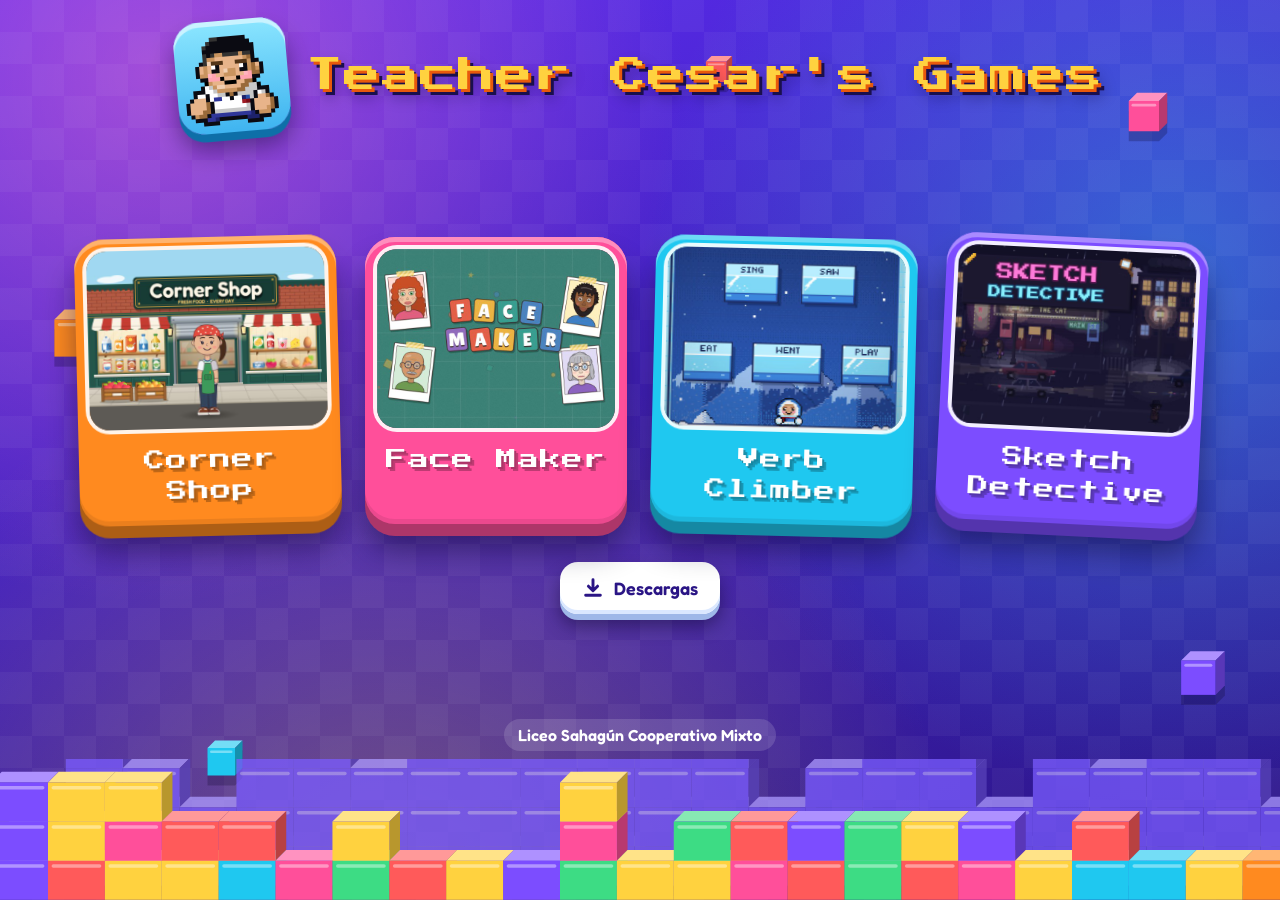
==== commit 4e1226c3: "Actualizar portal 2026-11-09" ====
--- a/index.html
+++ b/index.html
@@ -37,6 +37,7 @@
       <a class="tarjeta" href="corner-shop/index.html" style="--c:#ff8a1f;--i:0"><span class="mini"><img src="miniaturas/corner-shop.jpg" alt="" width="640" height="480"><span class="jugar" aria-hidden="true"></span></span><span class="nombre">Corner Shop</span></a>
       <a class="tarjeta" href="face-maker/index.html" style="--c:#ff4f9a;--i:1"><span class="mini"><img src="miniaturas/face-maker.jpg" alt="" width="640" height="480"><span class="jugar" aria-hidden="true"></span></span><span class="nombre">Face Maker</span></a>
       <a class="tarjeta" href="verb-climber/index.html" style="--c:#1fc8f0;--i:2"><span class="mini"><img src="miniaturas/verb-climber.jpg" alt="" width="640" height="480"><span class="jugar" aria-hidden="true"></span></span><span class="nombre">Verb Climber</span></a>
+      <a class="tarjeta" href="sketch-detective/index.html" style="--c:#7c4dff;--i:3"><span class="mini"><img src="miniaturas/sketch-detective.jpg" alt="" width="640" height="480"><span class="jugar" aria-hidden="true"></span></span><span class="nombre">Sketch Detective</span></a>
   </nav>
 
   <section class="extras">
@@ -46,7 +47,8 @@
         <a class="descarga" href="corner-shop/index.html" download="Corner Shop.html" title="15 MB" style="--c:#ff8a1f"><span class="ico-bajar" aria-hidden="true"></span>Corner Shop</a>
         <a class="descarga" href="face-maker/index.html" download="Face Maker.html" title="5,9 MB" style="--c:#ff4f9a"><span class="ico-bajar" aria-hidden="true"></span>Face Maker</a>
         <a class="descarga" href="verb-climber/index.html" download="Verb Climber.html" title="0,3 MB" style="--c:#1fc8f0"><span class="ico-bajar" aria-hidden="true"></span>Verb Climber</a>
-        <a class="descarga" href="descargas/teacher-cesar-s-games.zip" download title="14 MB" style="--c:#2bb673"><span class="ico-bajar" aria-hidden="true"></span>ZIP</a>
+        <a class="descarga" href="sketch-detective/index.html" download="Sketch Detective.html" title="1,7 MB" style="--c:#7c4dff"><span class="ico-bajar" aria-hidden="true"></span>Sketch Detective</a>
+        <a class="descarga" href="descargas/teacher-cesar-s-games.zip" download title="15 MB" style="--c:#2bb673"><span class="ico-bajar" aria-hidden="true"></span>ZIP</a>
       </div>
     </details>
     <button id="instalar" class="boton boton-instalar" hidden><span class="ico-instalar" aria-hidden="true"></span>Instalar</button>
--- a/estilos.css
+++ b/estilos.css
@@ -60,7 +60,7 @@
 .tarjeta {
   --oscuro: color-mix(in srgb, var(--c), #000 32%);
   --claro: color-mix(in srgb, var(--c), #fff 35%);
-  position: relative; flex: 0 1 340px; min-width: 0; display: flex; flex-direction: column;
+  position: relative; flex: 0 1 262px; min-width: 0; display: flex; flex-direction: column;
   padding: 12px 12px 0; border-radius: 30px; text-decoration: none; color: #fff; background: var(--c);
   box-shadow: inset 0 5px 0 var(--claro), inset 0 -5px 0 rgba(0, 0, 0, .08), 0 12px 0 var(--oscuro), 0 26px 30px var(--sombra);
   transform: rotate(calc((var(--i) - 1) * 1.4deg));
@@ -80,9 +80,9 @@
 }
 .jugar::before { content: ""; position: absolute; left: 30px; top: 22px; border-style: solid; border-width: 17px 0 17px 27px; border-color: transparent transparent transparent #7a4b00; }
 .nombre {
-  display: block; padding: 13px 8px 15px; text-align: center;
-  font-family: "Lilita", "Fredoka", sans-serif; font-weight: 400; font-size: clamp(1.7rem, 6.5vw, 2.05rem); letter-spacing: .5px; line-height: 1.1;
-  text-shadow: 0 3px 0 var(--oscuro), 0 5px 8px rgba(0, 0, 0, .18);
+  display: block; padding: 16px 6px 18px; text-align: center;
+  font-family: "Pixel", monospace; font-weight: 400; font-size: clamp(1.05rem, 4.4vw, 1.3rem); letter-spacing: 1px; line-height: 1.5;
+  text-shadow: 2px 2px 0 var(--oscuro), 4px 4px 0 rgba(0, 0, 0, .25);
 }
 @media (hover: hover) {
   .tarjeta:hover { transform: translateY(-10px) rotate(-2deg); box-shadow: inset 0 5px 0 var(--claro), 0 18px 0 var(--oscuro), 0 34px 36px var(--sombra); }
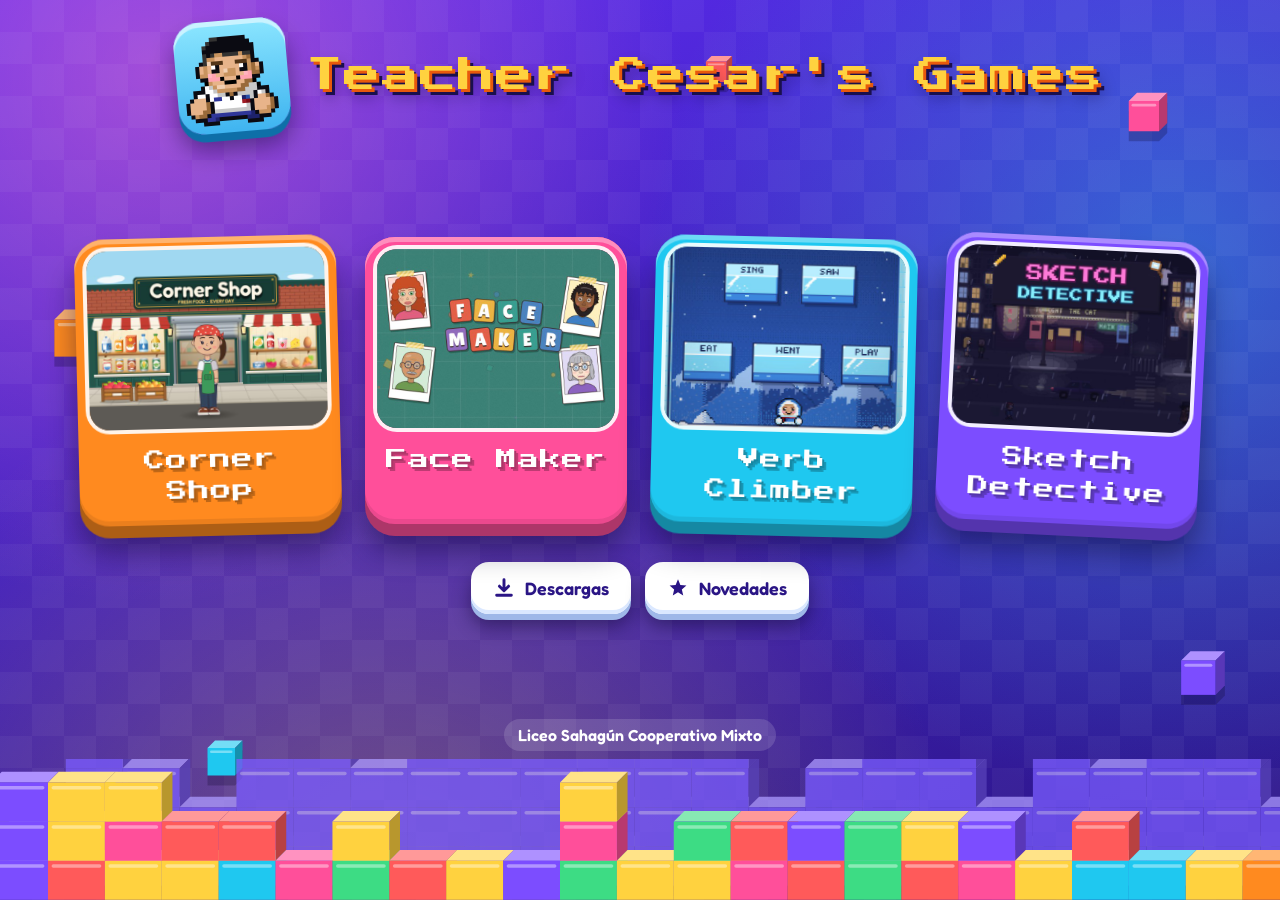
==== commit f827dfe7: "Actualizar portal 2026-11-09" ====
--- a/index.html
+++ b/index.html
@@ -51,6 +51,17 @@
         <a class="descarga" href="descargas/teacher-cesar-s-games.zip" download title="15 MB" style="--c:#2bb673"><span class="ico-bajar" aria-hidden="true"></span>ZIP</a>
       </div>
     </details>
+    <details class="novedades">
+      <summary class="boton"><span class="ico-novedades" aria-hidden="true"></span>Novedades</summary>
+      <ol class="lista-novedades">
+        <li class="novedad" style="--c:#1fc8f0"><span class="nov-cabeza"><span class="nov-juego">Verb Climber 1.25</span><time datetime="2026-11-09">9 nov 2026</time></span><span class="nov-texto"><span class="nov-tipo nov-arreglo">Arreglado</span> A veces la flecha izquierda no funcionaba.</span></li>
+        <li class="novedad" style="--c:#7c4dff"><span class="nov-cabeza"><span class="nov-juego">Sketch Detective</span><time datetime="2026-11-08">8 nov 2026</time></span><span class="nov-texto"><span class="nov-tipo nov-nuevo">Nuevo</span> ¡Juego nuevo en el portal!</span></li>
+        <li class="novedad" style="--c:#ff8a1f"><span class="nov-cabeza"><span class="nov-juego">Corner Shop</span><time datetime="2026-11-01">1 nov 2026</time></span><span class="nov-texto"><span class="nov-tipo nov-nuevo">Nuevo</span> La cajera entrega el cambio con una mano nueva. Frutas a tamaño real y salchichas nuevas.</span></li>
+        <li class="novedad" style="--c:#ff8a1f"><span class="nov-cabeza"><span class="nov-juego">Corner Shop</span><time datetime="2026-10-31">31 oct 2026</time></span><span class="nov-texto"><span class="nov-tipo nov-nuevo">Nuevo</span> Tienda más grande con carnes, logros, racha de días y modo dinero.</span></li>
+        <li class="novedad" style="--c:#1fc8f0"><span class="nov-cabeza"><span class="nov-juego">Verb Climber 1.24</span><time datetime="2026-10-31">31 oct 2026</time></span><span class="nov-texto"><span class="nov-tipo nov-nuevo">Nuevo</span> Racha de días: juega todos los días para que crezca tu llama.</span></li>
+        <li class="novedad" style="--c:#1fc8f0"><span class="nov-cabeza"><span class="nov-juego">Verb Climber 1.23</span><time datetime="2026-10-31">31 oct 2026</time></span><span class="nov-texto"><span class="nov-tipo nov-arreglo">Arreglado</span> En pantallas horizontales no se veía el botón SHOP.</span></li>
+      </ol>
+    </details>
     <button id="instalar" class="boton boton-instalar" hidden><span class="ico-instalar" aria-hidden="true"></span>Instalar</button>
   </section>
 </main>
--- a/estilos.css
+++ b/estilos.css
@@ -121,6 +121,26 @@
 .ico-bajar { --m: url("data:image/svg+xml,%3Csvg xmlns='http://www.w3.org/2000/svg' viewBox='0 0 24 24'%3E%3Cpath d='M12 3v12m0 0-5-5m5 5 5-5M4 20h16' fill='none' stroke='%23000' stroke-width='3.2' stroke-linecap='round' stroke-linejoin='round'/%3E%3C/svg%3E"); }
 .ico-instalar { --m: url("data:image/svg+xml,%3Csvg xmlns='http://www.w3.org/2000/svg' viewBox='0 0 24 24'%3E%3Crect x='6' y='2.5' width='12' height='19' rx='3' fill='none' stroke='%23000' stroke-width='2.6'/%3E%3Cpath d='M12 7v7m0 0-3-3m3 3 3-3' fill='none' stroke='%23000' stroke-width='2.6' stroke-linecap='round' stroke-linejoin='round'/%3E%3C/svg%3E"); }
 
+/* ---------- novedades: lista de cambios (de ../novedades.json), cada una con el color de su juego ---------- */
+.novedades { display: flex; flex-direction: column; align-items: center; }
+.novedades[open] { flex-basis: 100%; }
+.ico-novedades { flex: none; width: 22px; height: 22px; background: currentColor;
+  -webkit-mask: var(--m) center / contain no-repeat; mask: var(--m) center / contain no-repeat;
+  --m: url("data:image/svg+xml,%3Csvg xmlns='http://www.w3.org/2000/svg' viewBox='0 0 24 24'%3E%3Cpath d='M12 2.5l2.6 6.1 6.6.6-5 4.4 1.5 6.5L12 16.7l-5.7 3.4 1.5-6.5-5-4.4 6.6-.6z' fill='%23000'/%3E%3C/svg%3E"); }
+.lista-novedades { list-style: none; margin: 16px 0 0; padding: 0; width: 100%; max-width: 620px; display: flex; flex-direction: column; gap: 12px; }
+.novedad {
+  --oscuro: color-mix(in srgb, var(--c), #000 32%);
+  padding: 12px 16px 14px; border-radius: 18px; color: #2a1585; background: #fff; text-align: left;
+  box-shadow: inset 6px 0 0 var(--c), 0 5px 0 #9fb8e8, 0 10px 14px var(--sombra);
+}
+.nov-cabeza { display: flex; flex-wrap: wrap; align-items: center; justify-content: space-between; gap: 4px 10px; margin-bottom: 6px; }
+.nov-juego { padding: 3px 12px; border-radius: 999px; color: #fff; background: var(--c); text-shadow: 0 1px 0 var(--oscuro); font-size: 1rem; }
+.novedad time { font-size: .95rem; color: #6a5bb0; }
+.nov-texto { display: block; font-size: 1.05rem; line-height: 1.4; }
+.nov-tipo { display: inline-block; margin-right: 4px; padding: 1px 8px; border-radius: 8px; font-size: .9rem; color: #fff; vertical-align: 1px; }
+.nov-nuevo { background: #2bb673; }
+.nov-arreglo { background: #e8590c; }
+
 /* ---------- pie: solo el liceo (y una marca ✓ cuando ya funciona sin internet) ---------- */
 .pie { display: flex; align-items: center; gap: 8px; margin-top: 22px; padding: 6px 14px; border-radius: 999px; font-size: 1rem; color: #fff;
   background: rgba(255, 255, 255, .14); text-align: center; }
